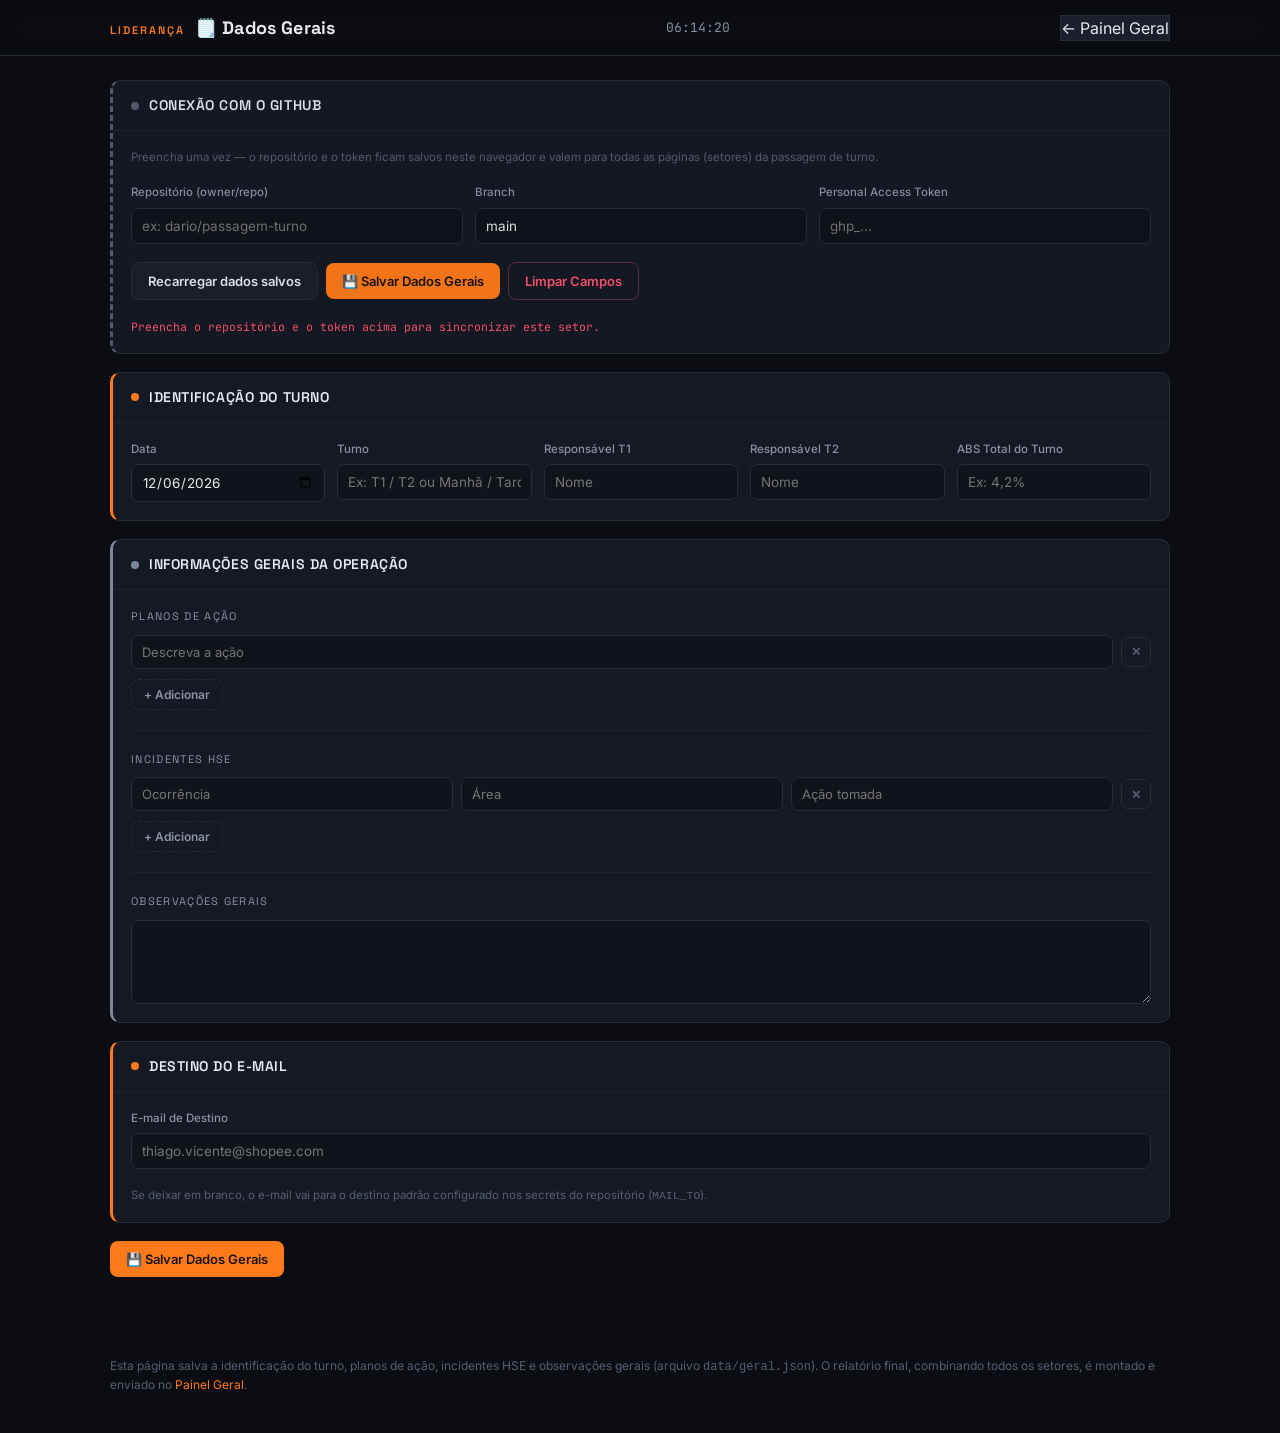
==== geral.html @ 54c44028 "Add files via upload" ====
<!DOCTYPE html>
<html lang="pt-BR">
<head>
<meta charset="UTF-8">
<meta name="viewport" content="width=device-width, initial-scale=1.0">
<title>Geral — Passagem de Turno</title>
<link rel="preconnect" href="https://fonts.googleapis.com">
<link rel="preconnect" href="https://fonts.gstatic.com" crossorigin>
<link href="https://fonts.googleapis.com/css2?family=Space+Grotesk:wght@500;600;700&family=Inter:wght@400;500;600;700&family=JetBrains+Mono:wght@400;500&display=swap" rel="stylesheet">
<link rel="stylesheet" href="style.css">
</head>
<body>

<div class="topbar">
  <div class="topbar-inner">
    <div class="brand"><span class="eyebrow">LIDERANÇA</span><h1>🗒️ Dados Gerais</h1></div>
    <div class="clock" id="clock">--:--:--</div>
    <div class="actions"><a class="btn-secondary" href="index.html">← Painel Geral</a></div>
  </div>
</div>

<div class="layout-single">

  <!-- CONEXÃO COM O GITHUB -->
  <div class="card sector-config">
    <div class="card-head"><span class="dot config"></span><h2>Conexão com o GitHub</h2></div>
    <div class="card-body">
      <p class="hint-text">Preencha uma vez — o repositório e o token ficam salvos neste navegador e valem para todas as páginas (setores) da passagem de turno.</p>
      <div class="field-grid">
        <div class="field"><label>Repositório (owner/repo)</label><input type="text" id="ghRepo" placeholder="ex: dario/passagem-turno"></div>
        <div class="field"><label>Branch</label><input type="text" id="ghBranch" placeholder="main"></div>
        <div class="field"><label>Personal Access Token</label><input type="password" id="ghToken" placeholder="ghp_..."></div>
      </div>
      <div class="actions">
        <button class="btn-secondary" onclick="carregarSetorDoGithub(SECTOR,'setorStatus')">Recarregar dados salvos</button>
        <button class="btn-primary" onclick="salvarSetorNoGithub(SECTOR,'setorStatus')">💾 Salvar Dados Gerais</button>
        <button class="btn-danger" onclick="limparSetor(SECTOR,'setorStatus')">Limpar Campos</button>
      </div>
      <p id="setorStatus" class="status-text"></p>
    </div>
  </div>

  <!-- DADOS GERAIS -->
  <div class="card sector-dados form-col">
    <div class="card-head"><span class="dot dados"></span><h2>Identificação do Turno</h2></div>
    <div class="card-body">
      <div class="field-grid">
        <div class="field"><label>Data</label><input type="date" id="data" class="shift-field"></div>
        <div class="field"><label>Turno</label><input type="text" id="turno" class="shift-field" placeholder="Ex: T1 / T2 ou Manhã / Tarde / Noite"></div>
        <div class="field"><label>Responsável T1</label><input type="text" id="respT1" class="shift-field" placeholder="Nome"></div>
        <div class="field"><label>Responsável T2</label><input type="text" id="respT2" class="shift-field" placeholder="Nome"></div>
        <div class="field"><label>ABS Total do Turno</label><input type="text" id="absTotal" class="shift-field" placeholder="Ex: 4,2%"></div>
      </div>
    </div>
  </div>

  <!-- INFORMAÇÕES GERAIS DA OPERAÇÃO -->
  <div class="card sector-geral form-col">
    <div class="card-head"><span class="dot geral"></span><h2>Informações Gerais da Operação</h2></div>
    <div class="card-body">

      <div class="subsection">
        <div class="subsection-title">Planos de Ação</div>
        <div class="dyn-list" id="list-planosAcao"></div>
        <button type="button" class="btn-add" onclick="addRow('list-planosAcao',[{key:'value',placeholder:'Descreva a ação'}])">+ Adicionar</button>
      </div>

      <div class="divider"></div>

      <div class="subsection">
        <div class="subsection-title">Incidentes HSE</div>
        <div class="dyn-list" id="list-incidentesHSE"></div>
        <button type="button" class="btn-add" onclick="addRow('list-incidentesHSE',[{key:'ocorrencia',placeholder:'Ocorrência'},{key:'area',placeholder:'Área'},{key:'acao',placeholder:'Ação tomada'}])">+ Adicionar</button>
      </div>

      <div class="divider"></div>

      <div class="subsection">
        <div class="subsection-title">Observações Gerais</div>
        <div class="field"><textarea id="observacoesGerais" class="shift-field" rows="4"></textarea></div>
      </div>

    </div>
  </div>

  <!-- DESTINO DO E-MAIL -->
  <div class="card sector-dados form-col">
    <div class="card-head"><span class="dot dados"></span><h2>Destino do E-mail</h2></div>
    <div class="card-body">
      <div class="field-grid">
        <div class="field"><label>E-mail de Destino</label><input type="email" id="emailDestino" class="shift-field" placeholder="thiago.vicente@shopee.com"></div>
      </div>
      <p class="hint-text">Se deixar em branco, o e-mail vai para o destino padrão configurado nos secrets do repositório (<code>MAIL_TO</code>).</p>
    </div>
  </div>

  <div class="actions">
    <button class="btn-primary" onclick="salvarSetorNoGithub(SECTOR,'setorStatus')">💾 Salvar Dados Gerais</button>
  </div>

</div>

<footer class="hint">
  Esta página salva a identificação do turno, planos de ação, incidentes HSE e observações gerais (arquivo <code>data/geral.json</code>). O relatório final, combinando todos os setores, é montado e enviado no <a href="index.html">Painel Geral</a>.
</footer>

<script src="shared.js"></script>
<script>
const SECTOR = {
  path: 'data/geral.json',
  label: 'Geral',
  fields: [
    'data','turno','respT1','respT2','absTotal','observacoesGerais','emailDestino'
  ],
  lists: {
    'list-planosAcao': [{key:'value',placeholder:'Descreva a ação'}],
    'list-incidentesHSE': [{key:'ocorrencia',placeholder:'Ocorrência'},{key:'area',placeholder:'Área'},{key:'acao',placeholder:'Ação tomada'}]
  }
};

window.addEventListener('DOMContentLoaded', () => {
  initSectorPage(SECTOR);
  const dataInput = document.getElementById('data');
  setTimeout(()=>{
    if(dataInput && !dataInput.value){
      dataInput.value = new Date().toISOString().slice(0,10);
    }
  }, 800); // dá tempo da restauração do GitHub terminar antes de aplicar o padrão
});
</script>
</body>
</html>
---- style.css ----
:root{
  --bg:#0B0D12;
  --bg-elevated:#10131A;
  --card:#151923;
  --card-alt:#1A1F2B;
  --border:#262C38;
  --border-soft:#1E232E;
  --text:#E8EAEF;
  --text-dim:#8A92A6;
  --text-faint:#565E72;
  --accent:#FF7A1A;
  --accent-soft:#3A2410;
  --inbound:#2FB6D9;
  --sorting:#FFB020;
  --outbound:#9B7BFF;
  --geral:#7C8699;
  --danger:#FF5470;
  --success:#3ECF8E;
  --radius:10px;
  --mono:'JetBrains Mono', monospace;
  --sans:'Inter', sans-serif;
  --display:'Space Grotesk', sans-serif;
}

*{box-sizing:border-box;}
html,body{margin:0;padding:0;}
body{
  background:var(--bg);
  color:var(--text);
  font-family:var(--sans);
  line-height:1.5;
  -webkit-font-smoothing:antialiased;
}
::selection{background:var(--accent);color:#1a1a1a;}
input,select,textarea,button{font-family:var(--sans);color:var(--text);}
a{color:var(--accent);text-decoration:none;}

/* ===== Top bar ===== */
.topbar{
  position:sticky; top:0; z-index:50;
  background:rgba(11,13,18,0.92);
  backdrop-filter:blur(10px);
  border-bottom:1px solid var(--border);
}
.topbar-inner{
  max-width:1100px; margin:0 auto; padding:14px 20px;
  display:flex; align-items:center; justify-content:space-between;
  gap:16px; flex-wrap:wrap;
}
.brand{display:flex; align-items:baseline; gap:10px;}
.brand .eyebrow{
  font-family:var(--display); font-size:11px; letter-spacing:0.18em;
  color:var(--accent); font-weight:600;
}
.brand h1{font-family:var(--display); font-size:18px; font-weight:700; margin:0; letter-spacing:0.01em;}
.clock{font-family:var(--mono); font-size:13px; color:var(--text-dim);}
.actions{display:flex; gap:8px; flex-wrap:wrap; align-items:center;}

button, .btn-link{
  cursor:pointer; border:none; font-weight:600; font-size:13px;
  border-radius:8px; padding:10px 16px;
  transition:transform .08s ease, opacity .15s ease, background .15s ease, border-color .15s ease;
  font-family:var(--sans); display:inline-flex; align-items:center; gap:6px;
}
button:active{transform:scale(0.97);}
.btn-primary{background:var(--accent); color:#1a1208;}
.btn-primary:hover{opacity:.92;}
.btn-secondary{background:var(--card-alt); color:var(--text); border:1px solid var(--border);}
.btn-secondary:hover{border-color:var(--text-faint);}
.btn-danger{background:transparent; color:var(--danger); border:1px solid rgba(255,84,112,0.35);}
.btn-danger:hover{background:rgba(255,84,112,0.08);}
button:disabled{opacity:.5; cursor:not-allowed;}

/* ===== Layout ===== */
.layout-single{
  max-width:1100px; margin:0 auto; padding:24px 20px 80px;
  display:flex; flex-direction:column; gap:18px;
}
.hub-grid{
  max-width:1100px; margin:0 auto; padding:24px 20px 80px;
  display:grid; grid-template-columns:repeat(auto-fit,minmax(260px,1fr));
  gap:16px;
}

/* ===== Card ===== */
.card{background:var(--card); border:1px solid var(--border); border-radius:var(--radius); overflow:hidden;}
.card-head{
  display:flex; align-items:center; gap:10px; padding:14px 18px;
  border-bottom:1px solid var(--border-soft);
}
.card-head .dot{width:8px;height:8px;border-radius:50%;flex:none;}
.card-head h2{
  font-family:var(--display); font-size:14px; font-weight:600;
  letter-spacing:0.04em; text-transform:uppercase; margin:0; flex:1;
}
.card-body{padding:18px; display:flex; flex-direction:column; gap:18px;}

.card.sector-inbound{border-left:3px solid var(--inbound);}
.card.sector-sorting{border-left:3px solid var(--sorting);}
.card.sector-outbound{border-left:3px solid var(--outbound);}
.card.sector-geral{border-left:3px solid var(--geral);}
.card.sector-dados{border-left:3px solid var(--accent);}
.card.sector-config{border-left:3px dashed var(--text-faint); opacity:0.95;}

.dot.inbound{background:var(--inbound);}
.dot.sorting{background:var(--sorting);}
.dot.outbound{background:var(--outbound);}
.dot.geral{background:var(--geral);}
.dot.dados{background:var(--accent);}
.dot.config{background:var(--text-faint);}

/* subsection */
.subsection{display:flex;flex-direction:column;gap:10px;}
.subsection-title{
  font-family:var(--display); font-size:11px; letter-spacing:0.12em;
  text-transform:uppercase; color:var(--text-dim);
  display:flex; align-items:center; gap:6px;
}
.divider{height:1px;background:var(--border-soft);margin:2px 0;}

/* grid de campos */
.field-grid{display:grid; grid-template-columns:repeat(auto-fit,minmax(150px,1fr)); gap:12px;}
.field{display:flex;flex-direction:column;gap:6px;}
.field label{font-size:11.5px; color:var(--text-dim); font-weight:500;}
.field input,.field select,.field textarea{
  background:var(--bg-elevated); border:1px solid var(--border); border-radius:7px;
  padding:9px 10px; font-size:13.5px; outline:none; transition:border-color .15s ease; width:100%;
}
.field input:focus,.field select:focus,.field textarea:focus{border-color:var(--accent);}
.field textarea{resize:vertical;min-height:64px;font-family:var(--sans);}

/* listas dinâmicas */
.dyn-list{display:flex;flex-direction:column;gap:8px;}
.dyn-row{display:flex; gap:8px; align-items:center;}
.dyn-row input{
  background:var(--bg-elevated); border:1px solid var(--border); border-radius:7px;
  padding:8px 10px; font-size:13px; flex:1; outline:none; min-width:0;
}
.dyn-row input:focus{border-color:var(--accent);}
.row-remove{
  flex:none; background:transparent; border:1px solid var(--border); color:var(--text-faint);
  width:30px; height:30px; border-radius:7px; font-size:12px; padding:0;
  display:flex; align-items:center; justify-content:center;
}
.row-remove:hover{color:var(--danger);border-color:rgba(255,84,112,0.4);}
.btn-add{
  align-self:flex-start; background:transparent; border:1px dashed var(--border);
  color:var(--text-dim); font-size:12px; padding:7px 12px;
}
.btn-add:hover{color:var(--accent);border-color:var(--accent);}

.cols-2{display:grid;grid-template-columns:1fr 1fr;gap:16px;}
@media (max-width:640px){.cols-2{grid-template-columns:1fr;}}

.esteira-box{
  background:var(--card-alt); border:1px solid var(--border-soft); border-radius:8px;
  padding:14px; display:flex; flex-direction:column; gap:10px;
}
.esteira-box h3{font-family:var(--display); font-size:12.5px; margin:0; letter-spacing:0.03em;}

.status-text{font-family:var(--mono); font-size:11.5px; color:var(--text-dim); margin:0;}
.hint-text{font-size:11.5px; color:var(--text-faint); margin:0;}

/* ===== Hub: cartões de setor ===== */
.sector-card{
  background:var(--card); border:1px solid var(--border); border-radius:var(--radius);
  padding:18px; display:flex; flex-direction:column; gap:10px; text-decoration:none; color:var(--text);
  transition:border-color .15s ease, transform .08s ease;
}
.sector-card:hover{border-color:var(--text-faint); transform:translateY(-1px);}
.sector-card .sc-title{
  font-family:var(--display); font-weight:700; font-size:16px; display:flex; align-items:center; gap:8px;
}
.sector-card .sc-status{font-family:var(--mono); font-size:11.5px; color:var(--text-dim);}
.sector-card.ok{border-left:3px solid var(--success);}
.sector-card.pending{border-left:3px solid var(--text-faint);}
.sector-card.inbound{border-left-color:var(--inbound);}
.sector-card.sorting{border-left-color:var(--sorting);}
.sector-card.outbound{border-left-color:var(--outbound);}
.sector-card.geral{border-left-color:var(--geral);}

/* ===== Terminal / preview ===== */
.terminal{background:#0A0C10; border:1px solid var(--border); border-radius:var(--radius); overflow:hidden;}
.terminal-head{
  display:flex; align-items:center; gap:8px; padding:10px 14px;
  background:var(--bg-elevated); border-bottom:1px solid var(--border);
}
.terminal-head .tdot{width:9px;height:9px;border-radius:50%;}
.terminal-head .tdot:nth-child(1){background:#FF5F56;}
.terminal-head .tdot:nth-child(2){background:#FFBD2E;}
.terminal-head .tdot:nth-child(3){background:#27C93F;}
.terminal-name{font-family:var(--mono); font-size:11.5px; color:var(--text-faint); margin-left:6px;}
.terminal-body{padding:16px; max-height:60vh; overflow-y:auto;}
#reportOutput{
  display:none; white-space:pre-wrap; font-family:var(--mono); font-size:12px;
  line-height:1.55; color:#D8FCEB; margin:0;
}
#previewEmpty{font-family:var(--mono); font-size:12.5px; color:var(--text-faint);}
.preview-meta{font-family:var(--mono); font-size:11px; color:var(--text-faint); padding:0 16px 14px;}
.preview-actions{display:flex; gap:8px; padding:0 16px 16px;}
.preview-actions button{flex:1;}

footer.hint{max-width:1100px; margin:0 auto; padding:0 20px 40px; color:var(--text-faint); font-size:12px;}
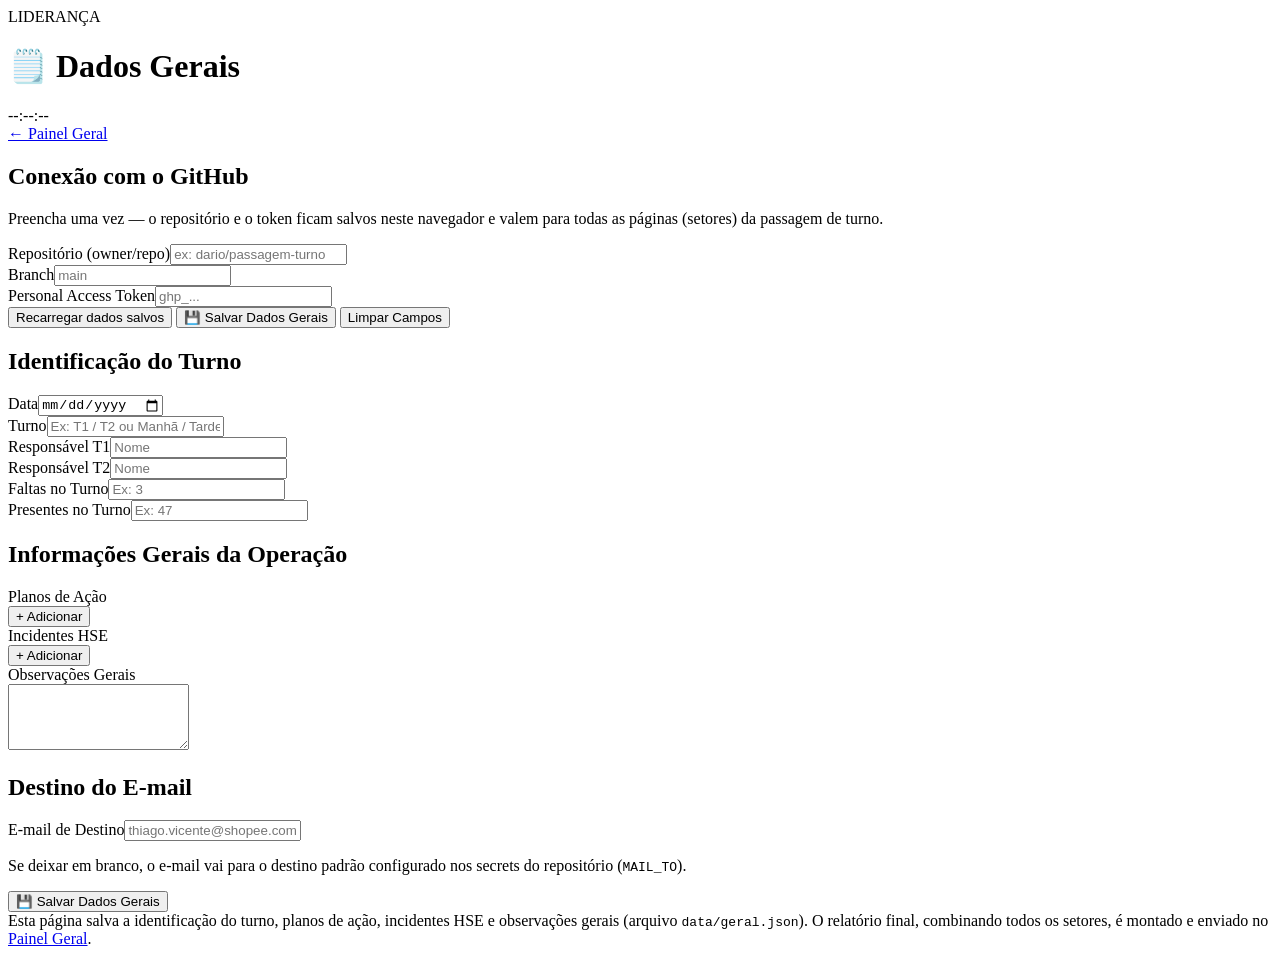
==== commit 5a9b4aa3: "Add files via upload" ====
--- a/geral.html
+++ b/geral.html
@@ -49,7 +49,8 @@
         <div class="field"><label>Turno</label><input type="text" id="turno" class="shift-field" placeholder="Ex: T1 / T2 ou Manhã / Tarde / Noite"></div>
         <div class="field"><label>Responsável T1</label><input type="text" id="respT1" class="shift-field" placeholder="Nome"></div>
         <div class="field"><label>Responsável T2</label><input type="text" id="respT2" class="shift-field" placeholder="Nome"></div>
-        <div class="field"><label>ABS Total do Turno</label><input type="text" id="absTotal" class="shift-field" placeholder="Ex: 4,2%"></div>
+        <div class="field"><label>Faltas no Turno</label><input type="number" min="0" id="faltasTotal" class="shift-field" placeholder="Ex: 3"></div>
+        <div class="field"><label>Presentes no Turno</label><input type="number" min="0" id="presentesTotal" class="shift-field" placeholder="Ex: 47"></div>
       </div>
     </div>
   </div>
@@ -110,7 +111,7 @@
   path: 'data/geral.json',
   label: 'Geral',
   fields: [
-    'data','turno','respT1','respT2','absTotal','observacoesGerais','emailDestino'
+    'data','turno','respT1','respT2','faltasTotal','presentesTotal','observacoesGerais','emailDestino'
   ],
   lists: {
     'list-planosAcao': [{key:'value',placeholder:'Descreva a ação'}],
